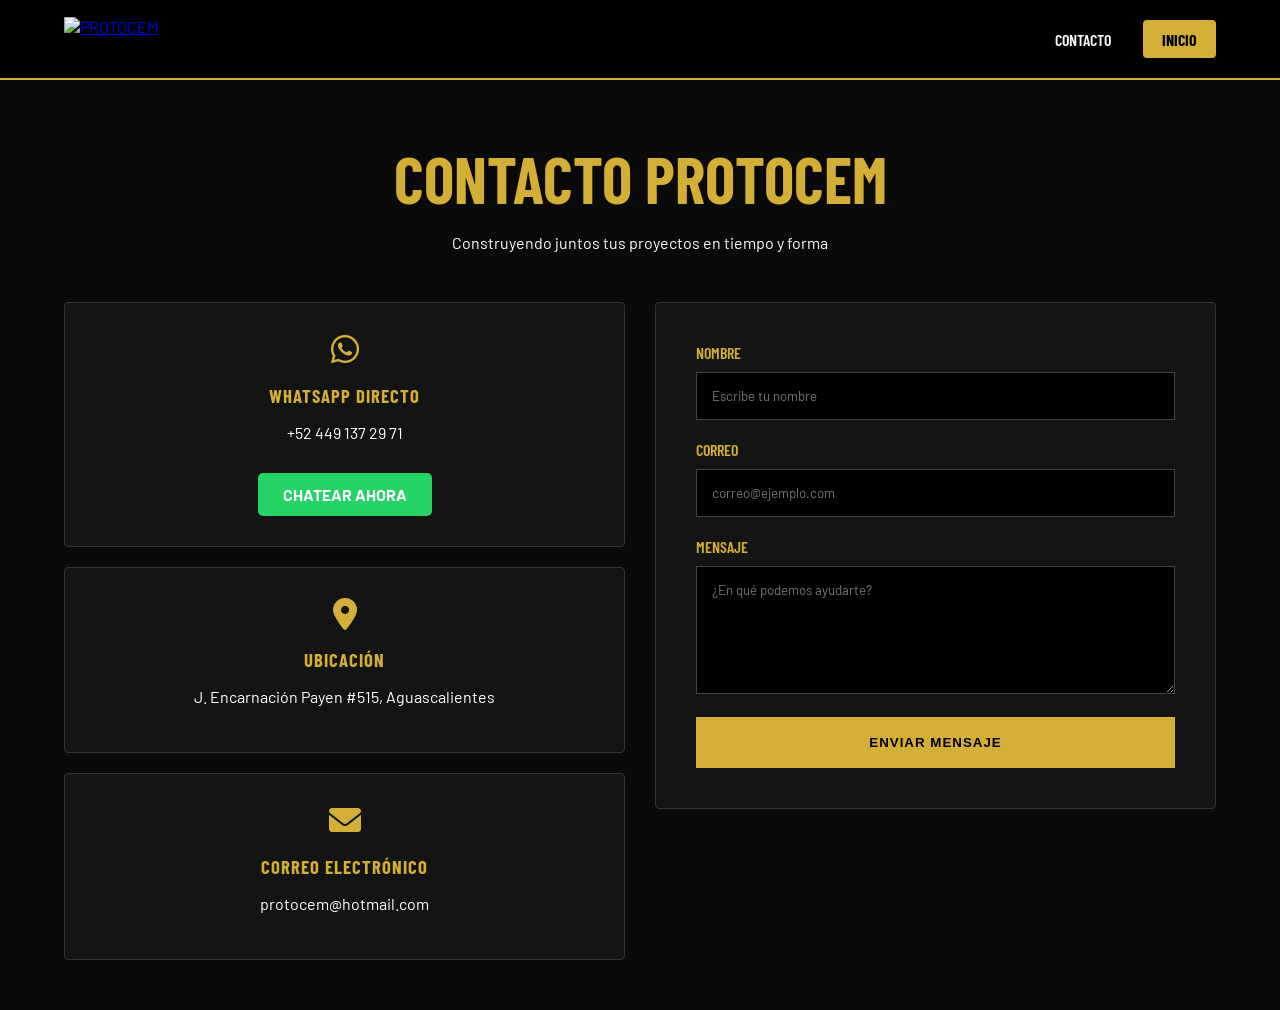
==== contacto.html @ 937fa1eb "Cambie toda la pagina, ya funciona todo (solo falta la imagen del logo) y ya es responsiva" ====
<!DOCTYPE html>
<html lang="es">
<head>
    <meta charset="UTF-8">
    <meta name="viewport" content="width=device-width, initial-scale=1.0">
    <title>Contacto | PROTOCEM</title>
    
    <link rel="preconnect" href="https://fonts.googleapis.com" />
    <link rel="preconnect" href="https://fonts.gstatic.com" crossorigin />
    <link href="https://fonts.googleapis.com/css2?family=Barlow+Condensed:wght@400;600;700;800&family=Barlow:ital,wght@0,400;0,500;0,600;1,400&display=swap" rel="stylesheet" />
    <link rel="stylesheet" href="https://cdnjs.cloudflare.com/ajax/libs/font-awesome/6.0.0/css/all.min.css">
    
    <style>
        /* --- VARIABLES --- */
        :root {
            --negro-fondo: #0a0a0a;
            --negro-tarjeta: #141414;
            --dorado: #d4af37;
            --blanco: #ffffff;
            --gris: #a0a0a0;
            --altura-menu: 80px;
        }

        /* --- BASE --- */
        body {
            background-color: var(--negro-fondo);
            color: var(--blanco);
            font-family: 'Barlow', sans-serif;
            margin: 0;
            overflow-x: hidden;
        }

        /* --- MENÚ DINÁMICO --- */
        .encabezado {
            background-color: rgba(0, 0, 0, 0.95);
            padding: 0 5%;
            height: var(--altura-menu);
            display: flex;
            justify-content: space-between;
            align-items: center;
            position: fixed;
            top: 0;
            width: 100%;
            z-index: 1000;
            box-sizing: border-box;
            border-bottom: 2px solid var(--dorado);
            transition: transform 0.4s ease-in-out;
        }

        .encabezado--hidden { transform: translateY(-100%); }

        .logo img { height: 45px; width: auto; display: block; }

        .navegacion { display: flex; gap: 2rem; align-items: center; }

        .navegacion a {
            color: var(--blanco);
            text-decoration: none;
            font-family: 'Barlow Condensed', sans-serif;
            text-transform: uppercase;
            font-weight: 600;
            transition: 0.3s;
        }

        .navegacion a:hover { color: var(--dorado); }

        .boton-nav {
            background-color: var(--dorado);
            color: black !important;
            padding: 0.6rem 1.2rem;
            border-radius: 4px;
            font-weight: 700 !important;
        }

        /* --- CONTENEDOR PRINCIPAL --- */
        .contacto-container {
            width: 90%;
            max-width: 1200px;
            margin: calc(var(--altura-menu) + 60px) auto 50px auto;
        }

        .header-contacto { text-align: center; margin-bottom: 50px; }

        .header-contacto h1 {
            font-family: 'Barlow Condensed', sans-serif;
            font-size: clamp(2.5rem, 6vw, 4rem);
            color: var(--dorado);
            margin: 0;
            text-transform: uppercase;
        }

        /* --- GRID RESPONSIVO --- */
        .grid-contacto {
            display: grid;
            grid-template-columns: repeat(auto-fit, minmax(320px, 1fr));
            gap: 30px;
            align-items: start;
        }

        /* --- CARDS E INFO --- */
        .info-panel { display: flex; flex-direction: column; gap: 20px; }

        .card {
            background: var(--negro-tarjeta);
            border: 1px solid #333;
            padding: 30px;
            text-align: center;
            transition: 0.3s;
            border-radius: 4px;
        }

        .card:hover { border-color: var(--dorado); }

        .card i { color: var(--dorado); font-size: 2rem; margin-bottom: 15px; display: block; }
        
        .card h3 { 
            font-family: 'Barlow Condensed', sans-serif; 
            color: var(--dorado); 
            margin-bottom: 10px;
            letter-spacing: 1px;
        }

        .btn-ws {
            background: #25D366;
            color: white;
            text-decoration: none;
            padding: 12px 25px;
            border-radius: 5px;
            display: inline-block;
            font-weight: bold;
            margin-top: 15px;
            transition: 0.3s;
        }

        .btn-ws:hover { background: #1ebe57; transform: scale(1.05); }

        /* --- FORMULARIO --- */
        .form-panel {
            background: var(--negro-tarjeta);
            padding: 40px;
            border: 1px solid #333;
            border-radius: 4px;
        }

        .form-group { margin-bottom: 20px; }
        .form-group label { display: block; margin-bottom: 10px; color: var(--dorado); font-weight: 600; font-family: 'Barlow Condensed', sans-serif; }
        
        .form-group input, .form-group textarea {
            width: 100%;
            padding: 15px;
            background: #000;
            border: 1px solid #444;
            color: white;
            font-family: inherit;
            box-sizing: border-box;
        }

        .form-group input:focus, .form-group textarea:focus { border-color: var(--dorado); outline: none; }

        .btn-enviar {
            background: var(--dorado);
            color: black;
            border: none;
            padding: 18px;
            width: 100%;
            font-weight: 800;
            text-transform: uppercase;
            cursor: pointer;
            letter-spacing: 1px;
            transition: 0.3s;
        }

        .btn-enviar:hover { background: #b8952d; }

        /* --- MÓVILES --- */
        @media (max-width: 600px) {
            .navegacion { gap: 1rem; }
            .navegacion a { font-size: 0.8rem; }
            .form-panel { padding: 25px; }
        }
    </style>
</head>
<body>

    <header class="encabezado" id="navbar">
        <a href="../index.html" class="logo">
            <img src="../img/brand.jpg" alt="PROTOCEM">
        </a>
        <nav class="navegacion">
            <a href="contacto.html">Contacto</a>
            <a href="../index.html" class="boton-nav">Inicio</a>
        </nav>
    </header>

    <div class="contacto-container">
        <header class="header-contacto">
            <h1>Contacto PROTOCEM</h1>
            <p>Construyendo juntos tus proyectos en tiempo y forma</p>
        </header>

        <div class="grid-contacto">
            <div class="info-panel">
                <div class="card">
                    <i class="fab fa-whatsapp"></i>
                    <h3>WHATSAPP DIRECTO</h3>
                    <p>+52 449 137 29 71</p>
                    <a href="https://wa.me/524491372971" class="btn-ws" target="_blank">CHATEAR AHORA</a>
                </div>

                <div class="card">
                    <i class="fas fa-location-dot"></i>
                    <h3>UBICACIÓN</h3>
                    <p>J. Encarnación Payen #515, Aguascalientes</p>
                </div>

                <div class="card">
                    <i class="fas fa-envelope"></i>
                    <h3>CORREO ELECTRÓNICO</h3>
                    <p>protocem@hotmail.com</p>
                </div>
            </div>

            <div class="form-panel">
                <form id="contactForm">
                    <div class="form-group">
                        <label>NOMBRE</label>
                        <input type="text" id="name" placeholder="Escribe tu nombre" required>
                    </div>
                    <div class="form-group">
                        <label>CORREO</label>
                        <input type="email" id="email" placeholder="correo@ejemplo.com" required>
                    </div>
                    <div class="form-group">
                        <label>MENSAJE</label>
                        <textarea id="message" rows="6" placeholder="¿En qué podemos ayudarte?" required></textarea>
                    </div>
                    <button type="button" class="btn-enviar" onclick="enviarViaMailto()">ENVIAR MENSAJE</button>
                </form>
            </div>
        </div>
    </div>

    <script>
        /* --- LÓGICA DEL MENÚ DINÁMICO --- */
        let lastScrollY = window.scrollY;
        const navbar = document.getElementById('navbar');

        window.addEventListener('scroll', () => {
            if (window.scrollY > lastScrollY && window.scrollY > 100) {
                navbar.classList.add('encabezado--hidden');
            } else {
                navbar.classList.remove('encabezado--hidden');
            }
            lastScrollY = window.scrollY;
        });

        /* --- LÓGICA DE ENVÍO POR MAILTO --- */
        function enviarViaMailto() {
            const nombre = document.getElementById('name').value;
            const correo = document.getElementById('email').value;
            const mensaje = document.getElementById('message').value;
            
            if(!nombre || !correo || !mensaje) {
                alert("Por favor, rellena todos los campos.");
                return;
            }

            const miCorreo = "tresmate9@gmail.com";
            const asunto = encodeURIComponent("Consulta Web PROTOCEM - " + nombre);
            const cuerpo = encodeURIComponent(`Nombre: ${nombre}\nCorreo: ${correo}\n\nMensaje:\n${mensaje}`);
            
            window.location.href = `mailto:${miCorreo}?subject=${asunto}&body=${cuerpo}`;
        }
    </script>

</body>
</html>
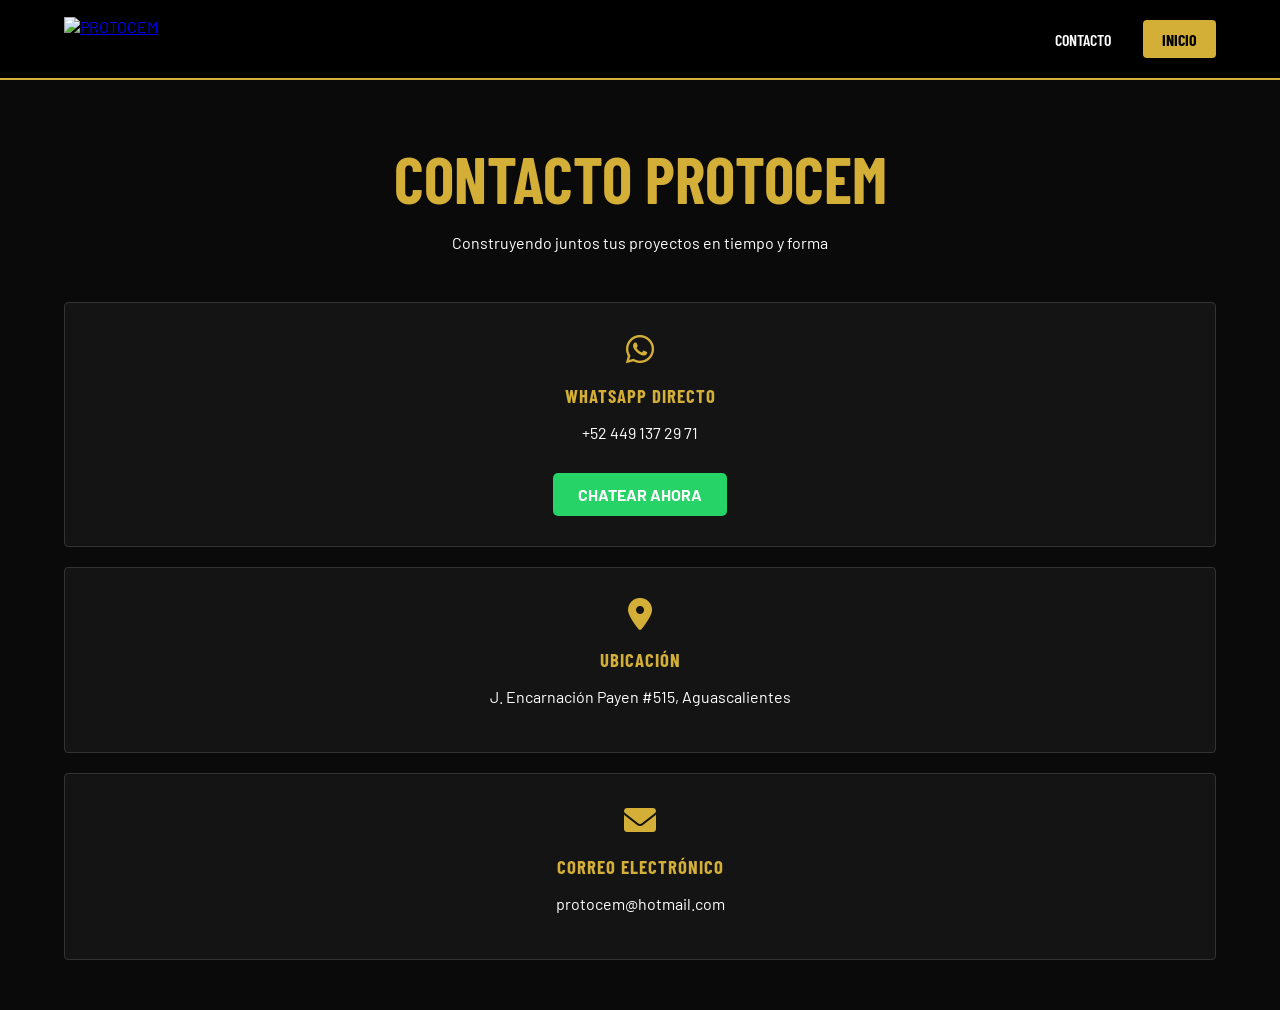
==== commit 889f8b02: "Eliminar formulario de envio de correo" ====
--- a/contacto.html
+++ b/contacto.html
@@ -188,7 +188,7 @@
         </a>
         <nav class="navegacion">
             <a href="contacto.html">Contacto</a>
-            <a href="../index.html" class="boton-nav">Inicio</a>
+            <a href="index.html" class="boton-nav">Inicio</a>
         </nav>
     </header>
 
@@ -219,24 +219,6 @@
                     <p>protocem@hotmail.com</p>
                 </div>
             </div>
-
-            <div class="form-panel">
-                <form id="contactForm">
-                    <div class="form-group">
-                        <label>NOMBRE</label>
-                        <input type="text" id="name" placeholder="Escribe tu nombre" required>
-                    </div>
-                    <div class="form-group">
-                        <label>CORREO</label>
-                        <input type="email" id="email" placeholder="correo@ejemplo.com" required>
-                    </div>
-                    <div class="form-group">
-                        <label>MENSAJE</label>
-                        <textarea id="message" rows="6" placeholder="¿En qué podemos ayudarte?" required></textarea>
-                    </div>
-                    <button type="button" class="btn-enviar" onclick="enviarViaMailto()">ENVIAR MENSAJE</button>
-                </form>
-            </div>
         </div>
     </div>
 
@@ -253,24 +235,6 @@
             }
             lastScrollY = window.scrollY;
         });
-
-        /* --- LÓGICA DE ENVÍO POR MAILTO --- */
-        function enviarViaMailto() {
-            const nombre = document.getElementById('name').value;
-            const correo = document.getElementById('email').value;
-            const mensaje = document.getElementById('message').value;
-            
-            if(!nombre || !correo || !mensaje) {
-                alert("Por favor, rellena todos los campos.");
-                return;
-            }
-
-            const miCorreo = "tresmate9@gmail.com";
-            const asunto = encodeURIComponent("Consulta Web PROTOCEM - " + nombre);
-            const cuerpo = encodeURIComponent(`Nombre: ${nombre}\nCorreo: ${correo}\n\nMensaje:\n${mensaje}`);
-            
-            window.location.href = `mailto:${miCorreo}?subject=${asunto}&body=${cuerpo}`;
-        }
     </script>
 
 </body>
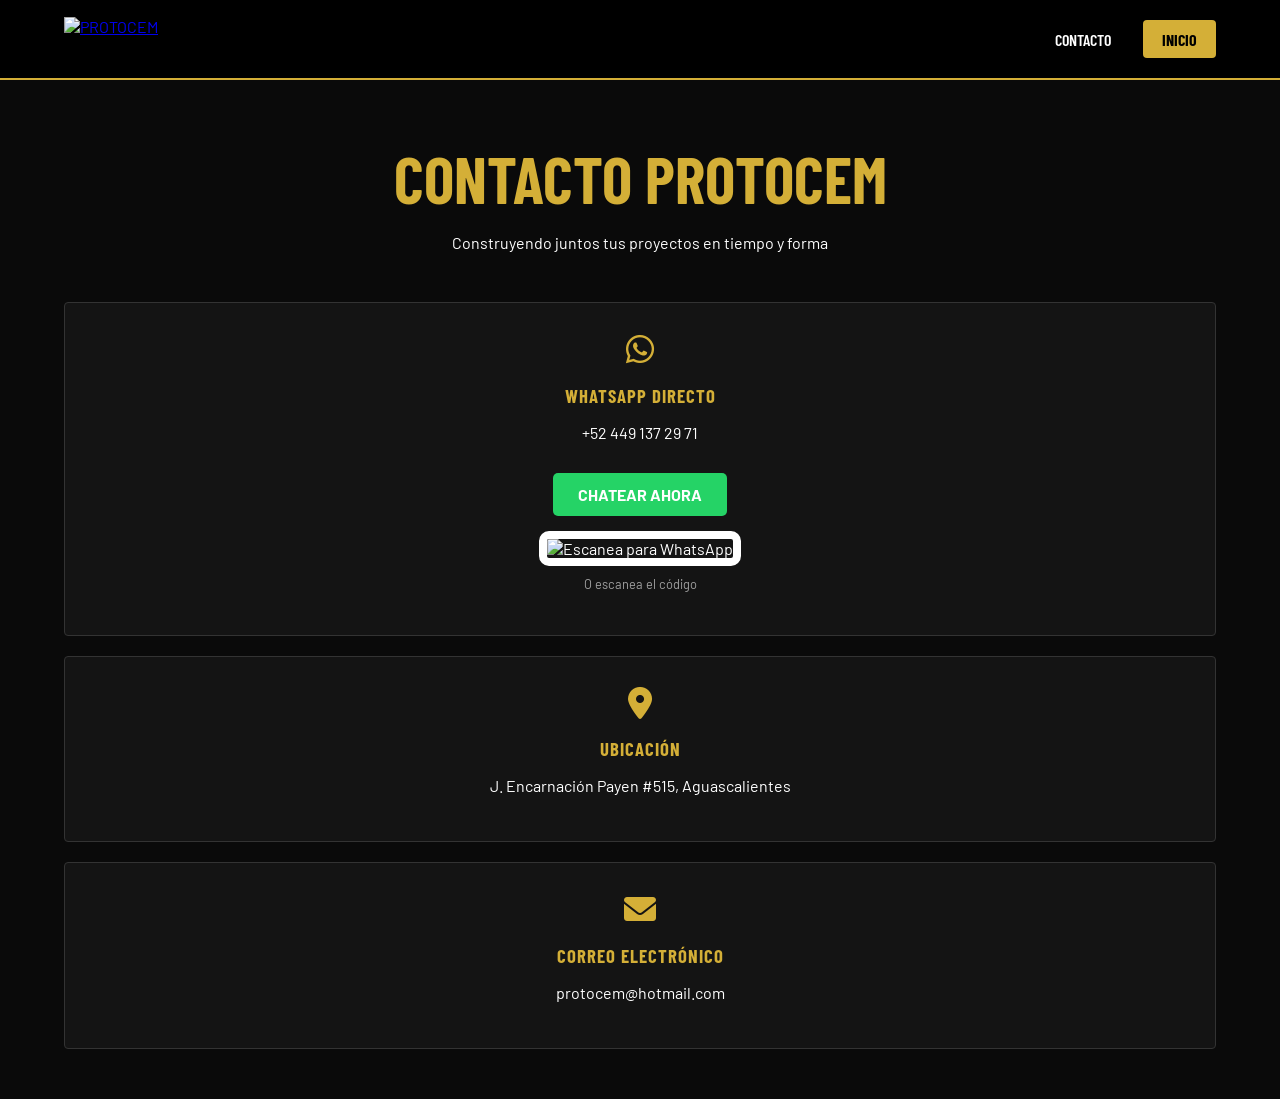
==== commit 79bcff0a: "Restaurar código QR" ====
--- a/contacto.html
+++ b/contacto.html
@@ -132,6 +132,13 @@
             transition: 0.3s;
         }
 
+        .qr-section img {
+            border: 8px solid white;
+            border-radius: 10px;
+            width: 180px;
+            margin-top: 15px;
+        }
+
         .btn-ws:hover { background: #1ebe57; transform: scale(1.05); }
 
         /* --- FORMULARIO --- */
@@ -204,9 +211,14 @@
                     <i class="fab fa-whatsapp"></i>
                     <h3>WHATSAPP DIRECTO</h3>
                     <p>+52 449 137 29 71</p>
-                    <a href="https://wa.me/524491372971" class="btn-ws" target="_blank">CHATEAR AHORA</a>
+                    <a href="https://wa.me/524491372971" class="btn-ws" target="_blank">CHATEAR AHORA</a> 
+                    
+                    <div class="qr-section">
+                        <img src="https://api.qrserver.com/v1/create-qr-code/?size=180x180&data=https://wa.me/524491372971" alt="Escanea para WhatsApp">
+                        <p style="font-size: 0.8rem; color: var(--gris); margin-top: 10px;">O escanea el código</p>
+                    </div>
                 </div>
-
+    
                 <div class="card">
                     <i class="fas fa-location-dot"></i>
                     <h3>UBICACIÓN</h3>
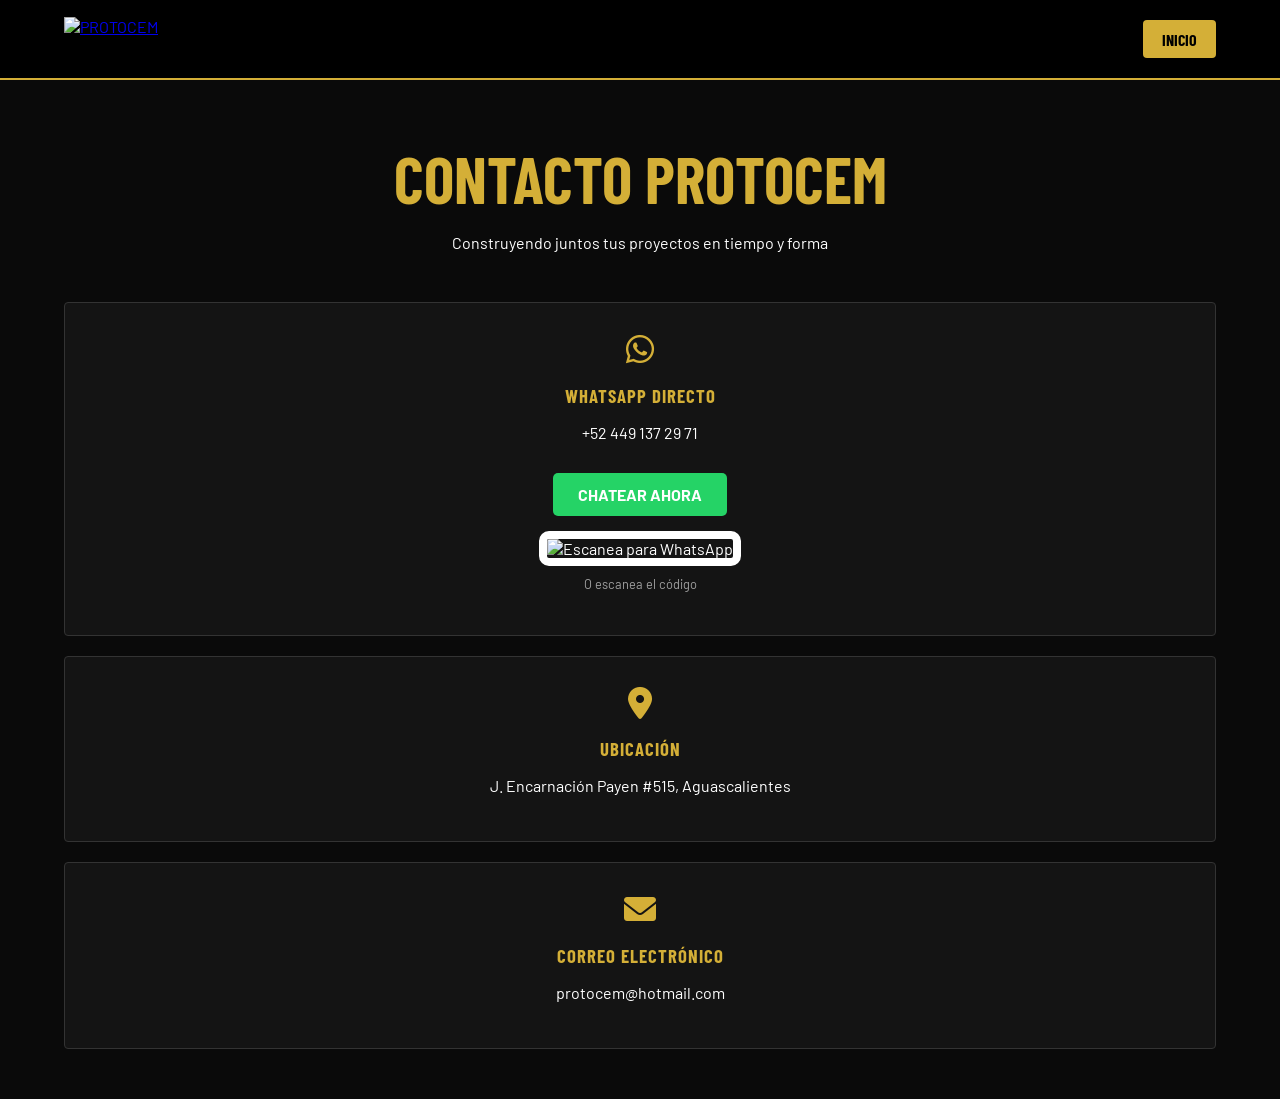
==== commit 4dc1cb8c: "Eliminar botón de contacto redundante" ====
--- a/contacto.html
+++ b/contacto.html
@@ -194,7 +194,6 @@
             <img src="../img/brand.jpg" alt="PROTOCEM">
         </a>
         <nav class="navegacion">
-            <a href="contacto.html">Contacto</a>
             <a href="index.html" class="boton-nav">Inicio</a>
         </nav>
     </header>
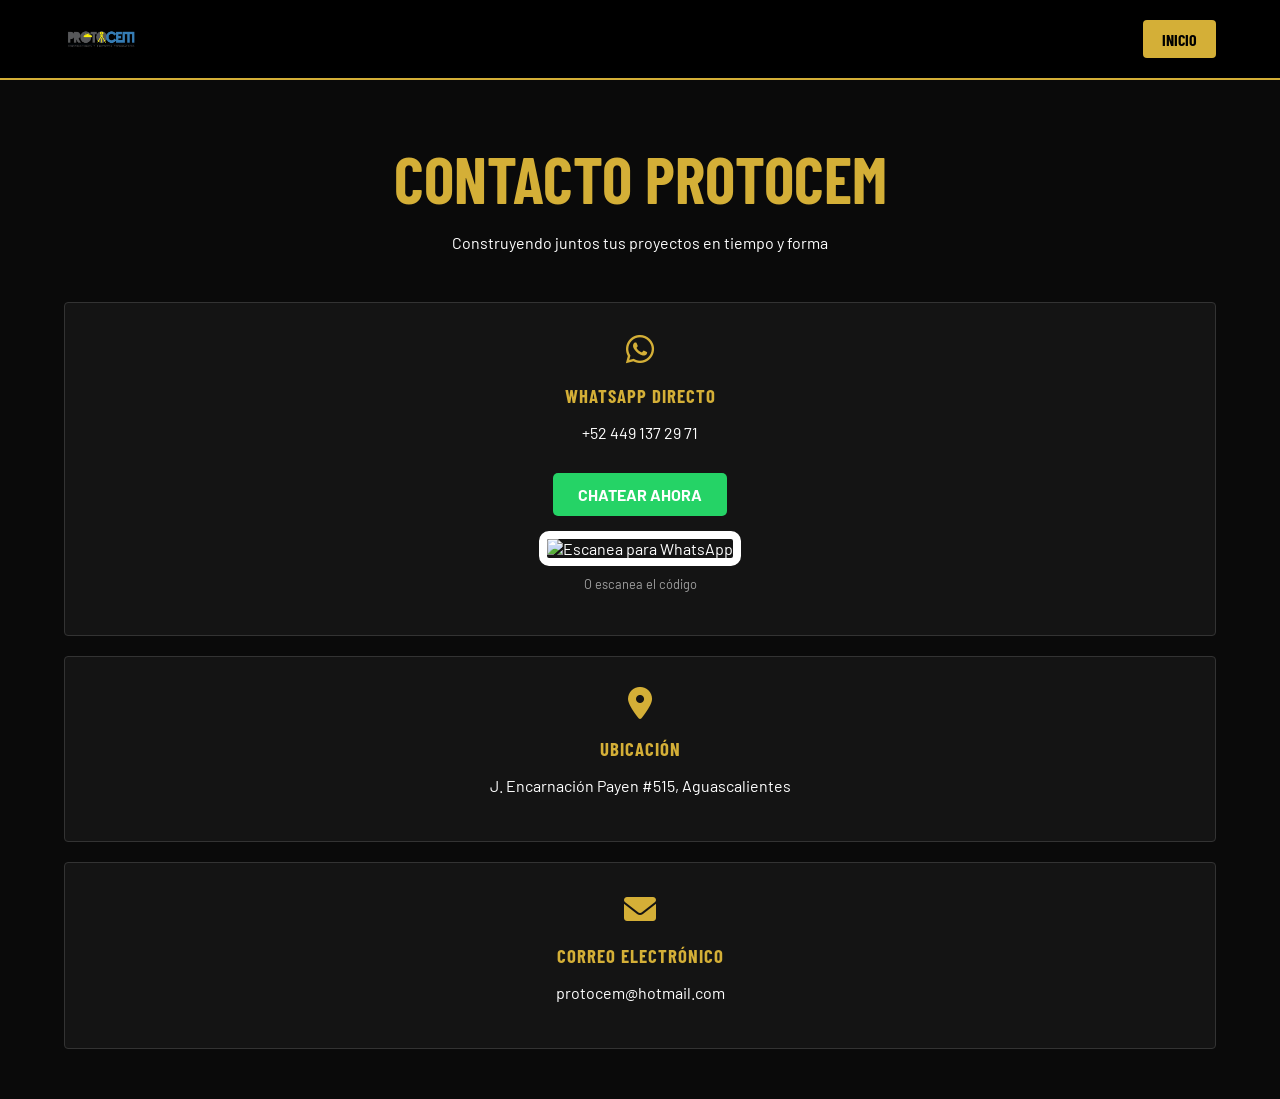
==== commit a303c433: "Corregir más links y agregar logo" ====
--- a/contacto.html
+++ b/contacto.html
@@ -190,8 +190,8 @@
 <body>
 
     <header class="encabezado" id="navbar">
-        <a href="../index.html" class="logo">
-            <img src="../img/brand.jpg" alt="PROTOCEM">
+        <a href="index.html" class="logo">
+            <img src="img/brand.png" alt="PROTOCEM">
         </a>
         <nav class="navegacion">
             <a href="index.html" class="boton-nav">Inicio</a>
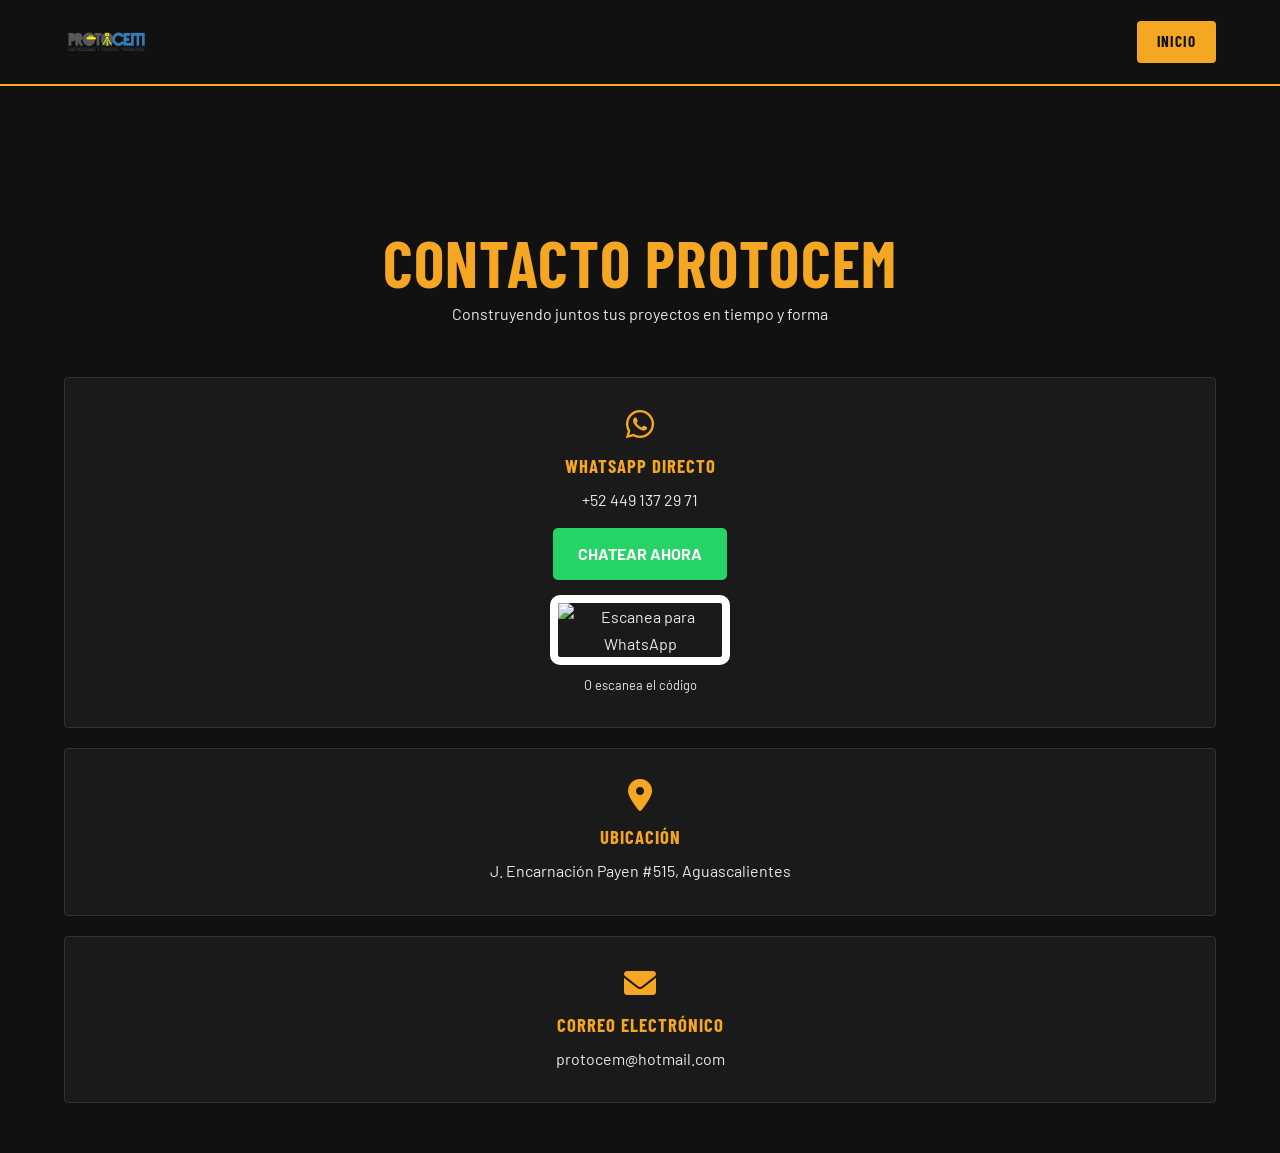
==== commit 4ee8f650: "Unificar estilos y javascript para que la pagina sea modular" ====
--- a/contacto.html
+++ b/contacto.html
@@ -9,183 +9,8 @@
     <link rel="preconnect" href="https://fonts.gstatic.com" crossorigin />
     <link href="https://fonts.googleapis.com/css2?family=Barlow+Condensed:wght@400;600;700;800&family=Barlow:ital,wght@0,400;0,500;0,600;1,400&display=swap" rel="stylesheet" />
     <link rel="stylesheet" href="https://cdnjs.cloudflare.com/ajax/libs/font-awesome/6.0.0/css/all.min.css">
-    
-    <style>
-        /* --- VARIABLES --- */
-        :root {
-            --negro-fondo: #0a0a0a;
-            --negro-tarjeta: #141414;
-            --dorado: #d4af37;
-            --blanco: #ffffff;
-            --gris: #a0a0a0;
-            --altura-menu: 80px;
-        }
-
-        /* --- BASE --- */
-        body {
-            background-color: var(--negro-fondo);
-            color: var(--blanco);
-            font-family: 'Barlow', sans-serif;
-            margin: 0;
-            overflow-x: hidden;
-        }
-
-        /* --- MENÚ DINÁMICO --- */
-        .encabezado {
-            background-color: rgba(0, 0, 0, 0.95);
-            padding: 0 5%;
-            height: var(--altura-menu);
-            display: flex;
-            justify-content: space-between;
-            align-items: center;
-            position: fixed;
-            top: 0;
-            width: 100%;
-            z-index: 1000;
-            box-sizing: border-box;
-            border-bottom: 2px solid var(--dorado);
-            transition: transform 0.4s ease-in-out;
-        }
-
-        .encabezado--hidden { transform: translateY(-100%); }
-
-        .logo img { height: 45px; width: auto; display: block; }
-
-        .navegacion { display: flex; gap: 2rem; align-items: center; }
-
-        .navegacion a {
-            color: var(--blanco);
-            text-decoration: none;
-            font-family: 'Barlow Condensed', sans-serif;
-            text-transform: uppercase;
-            font-weight: 600;
-            transition: 0.3s;
-        }
-
-        .navegacion a:hover { color: var(--dorado); }
-
-        .boton-nav {
-            background-color: var(--dorado);
-            color: black !important;
-            padding: 0.6rem 1.2rem;
-            border-radius: 4px;
-            font-weight: 700 !important;
-        }
-
-        /* --- CONTENEDOR PRINCIPAL --- */
-        .contacto-container {
-            width: 90%;
-            max-width: 1200px;
-            margin: calc(var(--altura-menu) + 60px) auto 50px auto;
-        }
-
-        .header-contacto { text-align: center; margin-bottom: 50px; }
-
-        .header-contacto h1 {
-            font-family: 'Barlow Condensed', sans-serif;
-            font-size: clamp(2.5rem, 6vw, 4rem);
-            color: var(--dorado);
-            margin: 0;
-            text-transform: uppercase;
-        }
-
-        /* --- GRID RESPONSIVO --- */
-        .grid-contacto {
-            display: grid;
-            grid-template-columns: repeat(auto-fit, minmax(320px, 1fr));
-            gap: 30px;
-            align-items: start;
-        }
-
-        /* --- CARDS E INFO --- */
-        .info-panel { display: flex; flex-direction: column; gap: 20px; }
-
-        .card {
-            background: var(--negro-tarjeta);
-            border: 1px solid #333;
-            padding: 30px;
-            text-align: center;
-            transition: 0.3s;
-            border-radius: 4px;
-        }
-
-        .card:hover { border-color: var(--dorado); }
-
-        .card i { color: var(--dorado); font-size: 2rem; margin-bottom: 15px; display: block; }
-        
-        .card h3 { 
-            font-family: 'Barlow Condensed', sans-serif; 
-            color: var(--dorado); 
-            margin-bottom: 10px;
-            letter-spacing: 1px;
-        }
-
-        .btn-ws {
-            background: #25D366;
-            color: white;
-            text-decoration: none;
-            padding: 12px 25px;
-            border-radius: 5px;
-            display: inline-block;
-            font-weight: bold;
-            margin-top: 15px;
-            transition: 0.3s;
-        }
-
-        .qr-section img {
-            border: 8px solid white;
-            border-radius: 10px;
-            width: 180px;
-            margin-top: 15px;
-        }
-
-        .btn-ws:hover { background: #1ebe57; transform: scale(1.05); }
-
-        /* --- FORMULARIO --- */
-        .form-panel {
-            background: var(--negro-tarjeta);
-            padding: 40px;
-            border: 1px solid #333;
-            border-radius: 4px;
-        }
-
-        .form-group { margin-bottom: 20px; }
-        .form-group label { display: block; margin-bottom: 10px; color: var(--dorado); font-weight: 600; font-family: 'Barlow Condensed', sans-serif; }
-        
-        .form-group input, .form-group textarea {
-            width: 100%;
-            padding: 15px;
-            background: #000;
-            border: 1px solid #444;
-            color: white;
-            font-family: inherit;
-            box-sizing: border-box;
-        }
-
-        .form-group input:focus, .form-group textarea:focus { border-color: var(--dorado); outline: none; }
-
-        .btn-enviar {
-            background: var(--dorado);
-            color: black;
-            border: none;
-            padding: 18px;
-            width: 100%;
-            font-weight: 800;
-            text-transform: uppercase;
-            cursor: pointer;
-            letter-spacing: 1px;
-            transition: 0.3s;
-        }
-
-        .btn-enviar:hover { background: #b8952d; }
-
-        /* --- MÓVILES --- */
-        @media (max-width: 600px) {
-            .navegacion { gap: 1rem; }
-            .navegacion a { font-size: 0.8rem; }
-            .form-panel { padding: 25px; }
-        }
-    </style>
+    <link rel="stylesheet" href="estilos.css">
+    <script src="script.js" defer></script>
 </head>
 <body>
 
@@ -232,21 +57,5 @@
             </div>
         </div>
     </div>
-
-    <script>
-        /* --- LÓGICA DEL MENÚ DINÁMICO --- */
-        let lastScrollY = window.scrollY;
-        const navbar = document.getElementById('navbar');
-
-        window.addEventListener('scroll', () => {
-            if (window.scrollY > lastScrollY && window.scrollY > 100) {
-                navbar.classList.add('encabezado--hidden');
-            } else {
-                navbar.classList.remove('encabezado--hidden');
-            }
-            lastScrollY = window.scrollY;
-        });
-    </script>
-
 </body>
 </html>
--- a/estilos.css
+++ b/estilos.css
@@ -0,0 +1,813 @@
+/* ============================================================
+   ESTILOS PRINCIPALES — PROTOCEM
+   Empresa: Proyectos Topográficos y Construcciones
+   Estética: Industrial refinado — oscuro, sólido, profesional
+   Fuentes: Barlow Condensed (títulos) + Barlow (texto)
+   ============================================================ */
+
+
+/* ---- VARIABLES ---- */
+:root {
+  --amarillo:    #f5a623;       /* Amarillo construcción — color acento */
+  --oscuro:      #111111;       /* Negro casi puro — fondo principal    */
+  --oscuro-2:    #1a1a1a;       /* Negro ligeramente más claro          */
+  --gris-oscuro: #2a2a2a;       /* Gris oscuro — bordes y cards         */
+  --gris-medio:  #555555;       /* Gris medio — texto secundario        */
+  --gris-claro:  #f0f0f0;       /* Gris muy claro — fondos de sección   */
+  --blanco:      #ffffff;
+  --texto:       #e8e8e8;       /* Texto claro sobre fondos oscuros     */
+
+  --fuente-titulo: 'Barlow Condensed', sans-serif;
+  --fuente-texto:  'Barlow', sans-serif;
+}
+
+
+/* ---- RESET ---- */
+*, *::before, *::after {
+  box-sizing: border-box;
+  margin: 0;
+  padding: 0;
+}
+
+html { scroll-behavior: smooth; }
+
+body {
+  font-family: var(--fuente-texto);
+  font-size: 1rem;
+  color: var(--texto);
+  background-color: var(--oscuro);
+  line-height: 1.7;
+}
+
+img {
+  max-width: 100%;
+  height: auto;
+  display: block;
+}
+
+a {
+  text-decoration: none;
+  color: inherit;
+}
+
+h1, h2, h3, h4 {
+  font-family: var(--fuente-titulo);  /* Requerimiento: tipo de letra */
+  font-weight: 700;                   /* Requerimiento: negritas */
+  line-height: 1.15;
+  letter-spacing: 0.02em;
+}
+
+ul { list-style: none; }
+
+
+/* ---- CLASES DE UTILIDAD — Requerimientos escolares ---- */
+
+/* Alineaciones */
+.centrado     { text-align: center; }
+.a-derecha    { text-align: right; }
+.justificado  { text-align: justify; }
+
+/* Colores de texto */
+.texto-blanco  { color: var(--blanco); }
+.texto-amarillo { color: var(--amarillo); }
+.texto-gris    { color: var(--gris-medio); }
+.texto-suave   { color: var(--gris-medio); font-size: 0.9rem; }
+
+/* Fondos */
+.fondo-oscuro  { background-color: var(--oscuro-2); }
+.fondo-claro   { background-color: var(--gris-claro); color: var(--oscuro); }
+
+
+/* ---- ENCABEZADO ---- */
+.encabezado {
+  display: flex;
+  align-items: center;
+  justify-content: space-between;
+  padding: 1rem 5%;
+  background-color: var(--oscuro);
+  border-bottom: 2px solid var(--amarillo);
+  position: sticky;
+  top: 0;
+  z-index: 100;
+  transition: transform 0.4s ease-in-out;
+}
+
+.logo img {
+  height: 52px;
+  width: auto;
+}
+
+.navegacion {
+  display: flex;
+  align-items: center;
+  gap: 1.75rem;
+}
+
+.navegacion a {
+  font-family: var(--fuente-titulo);
+  font-size: 0.95rem;
+  font-weight: 600;
+  color: var(--texto);
+  text-transform: uppercase;
+  letter-spacing: 0.06em;
+  transition: color 0.2s;
+}
+
+.navegacion a:hover { color: var(--amarillo); }
+
+.boton-nav {
+  background-color: var(--amarillo);
+  color: var(--oscuro) !important;
+  padding: 0.5rem 1.25rem;
+  border-radius: 4px;
+  font-weight: 700 !important;
+  transition: opacity 0.2s !important;
+}
+
+.boton-nav:hover {
+  opacity: 0.85;
+  color: var(--oscuro) !important;
+}
+
+
+/* ---- HERO ---- */
+.hero {
+  min-height: 92vh;
+  display: flex;
+  flex-direction: column;
+  align-items: center;
+  justify-content: center;
+  text-align: center;
+  padding: 4rem 5%;
+  position: relative;
+
+  /* Requerimiento: fondo de imagen */
+  background-image: url('img/banner.jpg');
+  background-size: cover;
+  background-position: center;
+  background-attachment: fixed;
+}
+
+/* Capa oscura sobre el fondo para legibilidad */
+.hero::before {
+  content: '';
+  position: absolute;
+  inset: 0;
+  background: linear-gradient(to bottom, rgba(0,0,0,0.7) 0%, rgba(0,0,0,0.5) 100%);
+}
+
+.hero-contenido {
+  position: relative;
+  max-width: 800px;
+}
+
+.hero-subtitulo {
+  font-family: var(--fuente-titulo);
+  font-size: 1rem;          /* Requerimiento: tamaño de letra */
+  font-weight: 600;
+  color: var(--amarillo);   /* Requerimiento: color de letra */
+  text-transform: uppercase;
+  letter-spacing: 0.2em;
+  margin-bottom: 1rem;
+}
+
+.hero h1 {
+  font-size: 6rem;           /* Requerimiento: tamaño de letra */
+  color: var(--blanco);      /* Requerimiento: color de letra */
+  font-weight: 800;
+  text-transform: uppercase;
+  letter-spacing: 0.1em;
+  line-height: 1;
+  margin-bottom: 0.5rem;
+}
+
+.hero-descripcion {
+  font-size: 1.4rem;
+  color: var(--texto);
+  text-transform: uppercase;
+  letter-spacing: 0.15em;
+  margin-bottom: 0.5rem;
+}
+
+.hero-slogan {
+  font-size: 1.1rem;
+  color: var(--amarillo);   /* Requerimiento: color de letra */
+  margin-bottom: 2.5rem;
+}
+
+.hero-botones {
+  display: flex;
+  justify-content: center;
+  gap: 1rem;
+  flex-wrap: wrap;
+}
+
+.hero-scroll {
+  position: absolute;
+  bottom: 2rem;
+  font-size: 1.5rem;
+  color: var(--amarillo);
+  animation: bajar 1.5s ease-in-out infinite;
+}
+
+@keyframes bajar {
+  0%, 100% { transform: translateY(0); }
+  50%       { transform: translateY(8px); }
+}
+
+
+/* ---- BOTONES ---- */
+.boton {
+  display: inline-block;
+  background-color: var(--amarillo);
+  color: var(--oscuro);
+  font-family: var(--fuente-titulo);
+  font-size: 1rem;
+  font-weight: 700;
+  text-transform: uppercase;
+  letter-spacing: 0.08em;
+  padding: 0.85rem 2.25rem;
+  border-radius: 4px;
+  transition: opacity 0.2s;
+}
+
+.boton:hover { opacity: 0.85; }
+
+.boton-borde {
+  display: inline-block;
+  background-color: transparent;
+  color: var(--blanco);
+  font-family: var(--fuente-titulo);
+  font-size: 1rem;
+  font-weight: 700;
+  text-transform: uppercase;
+  letter-spacing: 0.08em;
+  padding: 0.85rem 2.25rem;
+  border-radius: 4px;
+  border: 2px solid var(--blanco);
+  transition: background-color 0.2s, color 0.2s;
+}
+
+.boton-borde:hover {
+  background-color: var(--blanco);
+  color: var(--oscuro);
+}
+
+
+/* ---- CIFRAS DESTACADAS ---- */
+.cifras {
+  display: grid;
+  grid-template-columns: repeat(4, 1fr);
+  background-color: var(--amarillo);
+}
+
+.cifra {
+  padding: 2rem 1rem;
+  text-align: center;
+  border-right: 1px solid rgba(0,0,0,0.15);
+  display: flex;
+  flex-direction: column;
+  gap: 0.25rem;
+}
+
+.cifra:last-child { border-right: none; }
+
+.cifra-numero {
+  font-family: var(--fuente-titulo);
+  font-size: 2.8rem;         /* Requerimiento: tamaño de letra */
+  font-weight: 800;
+  color: var(--oscuro);
+  line-height: 1;
+}
+
+.cifra-texto {
+  font-size: 0.85rem;
+  font-weight: 600;
+  color: var(--oscuro);
+  text-transform: uppercase;
+  letter-spacing: 0.05em;
+}
+
+
+/* ---- SECCIONES GENERALES ---- */
+.seccion {
+  padding: 6rem 5%;
+  background-color: var(--oscuro);
+}
+
+.seccion-encabezado {
+  margin-bottom: 3rem;
+}
+
+.seccion-encabezado h2 {
+  font-size: 3rem;          /* Requerimiento: tamaño de letra */
+  color: var(--blanco);
+  text-transform: uppercase;
+}
+
+.etiqueta {
+  display: inline-block;
+  font-family: var(--fuente-titulo);
+  font-size: 0.8rem;
+  font-weight: 600;
+  color: var(--amarillo);   /* Requerimiento: color de letra */
+  text-transform: uppercase;
+  letter-spacing: 0.2em;
+  margin-bottom: 0.5rem;
+}
+
+
+/* ---- QUIÉNES SOMOS ---- */
+.dos-columnas {
+  display: grid;
+  grid-template-columns: 1fr 1fr;
+  gap: 4rem;
+  align-items: start;
+}
+
+.columna-texto p {
+  color: var(--texto);
+  margin-bottom: 1.25rem;
+  text-align: justify;    /* Requerimiento: alineación de texto */
+}
+
+.datos-empresa {
+  margin-top: 2rem;
+  padding: 1.5rem;
+  border-left: 3px solid var(--amarillo);
+  background-color: var(--oscuro-2);
+  border-radius: 0 4px 4px 0;
+}
+
+.datos-empresa p {
+  font-size: 0.9rem;
+  color: var(--texto);
+  margin-bottom: 0.4rem !important;
+}
+
+.imagen-principal {
+  width: 100%;
+  border-radius: 4px;
+  margin-bottom: 1rem;
+}
+
+.imagenes-secundarias {
+  display: grid;
+  grid-template-columns: 1fr 1fr;
+  gap: 1rem;
+}
+
+.imagenes-secundarias img {
+  width: 100%;
+  height: 160px;
+  object-fit: cover;
+  border-radius: 4px;
+}
+
+
+/* ---- SERVICIOS ---- */
+.servicios-grid {
+  display: grid;
+  grid-template-columns: repeat(auto-fit, minmax(240px, 1fr));
+  gap: 1.5rem;
+}
+
+.tarjeta-servicio {
+  background-color: var(--gris-oscuro);
+  border-radius: 4px;
+  overflow: hidden;
+  border-bottom: 3px solid transparent;
+  transition: border-color 0.2s, transform 0.2s;
+}
+
+.tarjeta-servicio:hover {
+  border-color: var(--amarillo);
+  transform: translateY(-4px);
+}
+
+.tarjeta-servicio img {
+  width: 100%;
+  height: 180px;
+  object-fit: cover;
+}
+
+.tarjeta-icono {
+  height: 100px;
+  display: flex;
+  align-items: center;
+  justify-content: center;
+  font-size: 2.5rem;
+  background-color: var(--oscuro);
+}
+
+.tarjeta-servicio h3 {
+  font-size: 1.2rem;
+  color: var(--amarillo);    /* Requerimiento: color de letra */
+  padding: 1rem 1rem 0.4rem;
+  text-transform: uppercase;
+}
+
+.tarjeta-servicio p {
+  font-size: 0.88rem;
+  color: var(--gris-medio);
+  padding: 0 1rem 1.25rem;
+  line-height: 1.5;
+}
+
+
+/* ---- PROYECTOS ---- */
+.proyectos-grid {
+  display: grid;
+  grid-template-columns: repeat(auto-fit, minmax(320px, 1fr));
+  gap: 1.5rem;
+  margin-bottom: 4rem;
+}
+
+.tarjeta-proyecto {
+  background-color: var(--oscuro-2);
+  border-radius: 4px;
+  overflow: hidden;
+  border: 1px solid var(--gris-oscuro);
+  transition: border-color 0.2s;
+}
+
+.tarjeta-proyecto:hover { border-color: var(--amarillo); }
+
+.tarjeta-proyecto img {
+  width: 100%;
+  height: 200px;
+  object-fit: cover;
+}
+
+/* Placeholder para imágenes del Word que aún no están */
+.proyecto-sin-imagen {
+  width: 100%;
+  height: 200px;
+  background-color: var(--gris-oscuro);
+  display: flex;
+  align-items: center;
+  justify-content: center;
+  color: var(--gris-medio);
+  font-size: 0.8rem;
+  text-align: center;
+  padding: 1rem;
+  font-style: italic;
+  border-bottom: 1px dashed var(--gris-oscuro);
+}
+
+.proyecto-info {
+  padding: 1.25rem 1.5rem 1.5rem;
+}
+
+.proyecto-anio {
+  display: inline-block;
+  background-color: var(--amarillo);
+  color: var(--oscuro);
+  font-family: var(--fuente-titulo);
+  font-size: 0.75rem;
+  font-weight: 700;
+  padding: 0.2rem 0.6rem;
+  border-radius: 2px;
+  margin-bottom: 0.6rem;
+  letter-spacing: 0.05em;
+}
+
+.proyecto-info h3 {
+  font-size: 1.25rem;
+  color: var(--blanco);
+  text-transform: uppercase;
+  margin-bottom: 0.5rem;
+}
+
+.proyecto-cliente {
+  font-size: 0.88rem;
+  color: var(--gris-medio);
+  margin-bottom: 0.4rem;
+}
+
+.proyecto-monto {
+  font-family: var(--fuente-titulo);
+  font-size: 1.4rem;        /* Requerimiento: tamaño de letra */
+  font-weight: 700;
+  color: var(--amarillo);   /* Requerimiento: color de letra */
+  margin-bottom: 0.6rem;
+}
+
+.proyecto-info p {
+  font-size: 0.88rem;
+  color: var(--texto);
+  margin-bottom: 0.4rem;
+  line-height: 1.5;
+}
+
+
+/* ---- GALERÍA DE OBRAS ---- */
+.galeria-obras {
+  margin-top: 2rem;
+}
+
+.galeria-obras h3 {
+  font-size: 1.8rem;
+  color: var(--blanco);
+  text-transform: uppercase;
+  margin-bottom: 1.5rem;
+}
+
+.galeria-grid {
+  display: grid;
+  grid-template-columns: repeat(auto-fill, minmax(220px, 1fr));
+  gap: 0.75rem;
+}
+
+.galeria-grid img {
+  width: 100%;
+  height: 180px;
+  object-fit: cover;
+  border-radius: 4px;
+  transition: opacity 0.2s, transform 0.2s;
+}
+
+.galeria-grid img:hover {
+  opacity: 0.8;
+  transform: scale(1.02);
+}
+
+
+/* ---- CLIENTES ---- */
+.clientes-grid {
+  display: grid;
+  grid-template-columns: repeat(auto-fill, minmax(180px, 1fr));
+  gap: 1rem;
+}
+
+.cliente-item {
+  background-color: var(--gris-oscuro);
+  border: 1px solid #333;
+  border-radius: 4px;
+  padding: 1.5rem 1rem;
+  text-align: center;
+  transition: border-color 0.2s;
+}
+
+.cliente-item:hover { border-color: var(--amarillo); }
+
+.cliente-item p {
+  font-size: 0.9rem;
+  color: var(--gris-medio);
+  line-height: 1.4;
+}
+
+.cliente-item strong {
+  color: var(--blanco);      /* Requerimiento: negritas + color */
+  font-weight: 700;
+  display: block;
+}
+
+
+/* ---- LLAMADA A LA ACCIÓN ---- */
+.cta {
+  padding: 6rem 5%;
+  text-align: center;
+
+  /* Requerimiento: fondo de imagen */
+  background-image: url('img/construccionAgs.jpg');
+  background-size: cover;
+  background-position: center;
+  position: relative;
+}
+
+.cta::before {
+  content: '';
+  position: absolute;
+  inset: 0;
+  background: rgba(0, 0, 0, 0.78);
+}
+
+.cta-contenido {
+  position: relative;
+  max-width: 700px;
+  margin: 0 auto;
+}
+
+.cta h2 {
+  font-size: 3rem;
+  color: var(--blanco);
+  text-transform: uppercase;
+  margin-bottom: 1rem;
+}
+
+.cta p {
+  font-size: 1.1rem;
+  color: var(--texto);
+  margin-bottom: 2rem;
+}
+
+
+/* ---- PIE DE PÁGINA ---- */
+.pie {
+  background-color: var(--oscuro-2);
+  border-top: 2px solid var(--amarillo);
+  padding: 4rem 5% 2rem;
+}
+
+.pie-contenido {
+  display: grid;
+  grid-template-columns: 2fr 1fr 1fr 1fr;
+  gap: 2rem;
+  margin-bottom: 2.5rem;
+}
+
+.pie-logo { height: 50px; margin-bottom: 1rem; }
+
+.pie h4 {
+  font-family: var(--fuente-titulo);
+  font-size: 0.85rem;
+  text-transform: uppercase;
+  letter-spacing: 0.1em;
+  color: var(--amarillo);    /* Requerimiento: color de letra */
+  margin-bottom: 1rem;
+}
+
+.pie-nav {
+  display: flex;
+  flex-direction: column;
+  gap: 0.5rem;
+}
+
+.pie-nav a {
+  font-size: 0.9rem;
+  color: var(--gris-medio);
+  transition: color 0.2s;
+}
+
+.pie-nav a:hover { color: var(--amarillo); }
+
+.pie p { font-size: 0.88rem; margin-bottom: 0.3rem; }
+
+.pie-inferior {
+  border-top: 1px solid var(--gris-oscuro);
+  padding-top: 1.5rem;
+  text-align: center;
+  font-size: 0.8rem;
+  color: var(--gris-medio);
+}
+
+
+/* ---- RESPONSIVO (celular) ---- */
+@media (max-width: 900px) {
+
+  .encabezado {
+    flex-direction: column;
+    gap: 1rem;
+    padding: 1rem;
+  }
+
+  .navegacion {
+    flex-wrap: wrap;
+    justify-content: center;
+    gap: 0.75rem;
+  }
+
+  .hero h1 { font-size: 3.5rem; }
+
+  .cifras { grid-template-columns: repeat(2, 1fr); }
+
+  .dos-columnas { grid-template-columns: 1fr; }
+
+  .pie-contenido { grid-template-columns: 1fr 1fr; }
+
+  .seccion { padding: 4rem 5%; }
+}
+
+.encabezado--hidden { transform: translateY(-100%); }
+
+@media (max-width: 600px) {
+
+  .hero h1 { font-size: 2.5rem; }
+
+  .cifras { grid-template-columns: 1fr 1fr; }
+
+  .pie-contenido { grid-template-columns: 1fr; }
+
+  .hero-botones { flex-direction: column; align-items: center; }
+}
+
+/* ---- PÁGINA DE CONTACTO ---- */
+
+.contacto-container {
+    width: 90%;
+    max-width: 1200px;
+    margin: calc(80px + 60px) auto 50px auto;
+}
+
+.header-contacto { text-align: center; margin-bottom: 50px; }
+
+.header-contacto h1 {
+    font-size: clamp(2.5rem, 6vw, 4rem);
+    color: var(--amarillo);
+    margin: 0;
+    text-transform: uppercase;
+}
+
+.grid-contacto {
+    display: grid;
+    grid-template-columns: repeat(auto-fit, minmax(320px, 1fr));
+    gap: 30px;
+    align-items: start;
+}
+
+.info-panel { display: flex; flex-direction: column; gap: 20px; }
+
+.card {
+    background: var(--oscuro-2);
+    border: 1px solid #333;
+    padding: 30px;
+    text-align: center;
+    transition: 0.3s;
+    border-radius: 4px;
+}
+
+.card:hover { border-color: var(--amarillo); }
+
+.card i { color: var(--amarillo); font-size: 2rem; margin-bottom: 15px; display: block; }
+
+.card h3 {
+    color: var(--amarillo);
+    margin-bottom: 10px;
+    letter-spacing: 1px;
+}
+
+.btn-ws {
+    background: #25D366;
+    color: white;
+    text-decoration: none;
+    padding: 12px 25px;
+    border-radius: 5px;
+    display: inline-block;
+    font-weight: bold;
+    margin-top: 15px;
+    transition: 0.3s;
+}
+
+.btn-ws:hover { background: #1ebe57; transform: scale(1.05); }
+
+.qr-section {
+    text-align: center;
+    display: flex;
+    flex-direction: column;
+    align-items: center;
+}
+.qr-section img {
+    border: 8px solid white;
+    border-radius: 10px;
+    width: 180px;
+    margin-top: 15px;
+}
+
+.form-panel {
+    background: var(--oscuro-2);
+    padding: 40px;
+    border: 1px solid #333;
+    border-radius: 4px;
+}
+
+.form-group { margin-bottom: 20px; }
+
+.form-group label {
+    display: block;
+    margin-bottom: 10px;
+    color: var(--amarillo);
+    font-weight: 600;
+    font-family: var(--fuente-titulo);
+}
+
+.form-group input, .form-group textarea {
+    width: 100%;
+    padding: 15px;
+    background: #000;
+    border: 1px solid #444;
+    color: white;
+    font-family: inherit;
+    box-sizing: border-box;
+}
+
+.form-group input:focus, .form-group textarea:focus {
+    border-color: var(--amarillo);
+    outline: none;
+}
+
+.btn-enviar {
+    background: var(--amarillo);
+    color: black;
+    border: none;
+    padding: 18px;
+    width: 100%;
+    font-weight: 800;
+    text-transform: uppercase;
+    cursor: pointer;
+    letter-spacing: 1px;
+    transition: 0.3s;
+    font-family: var(--fuente-titulo);
+}
+
+.btn-enviar:hover { opacity: 0.85; }
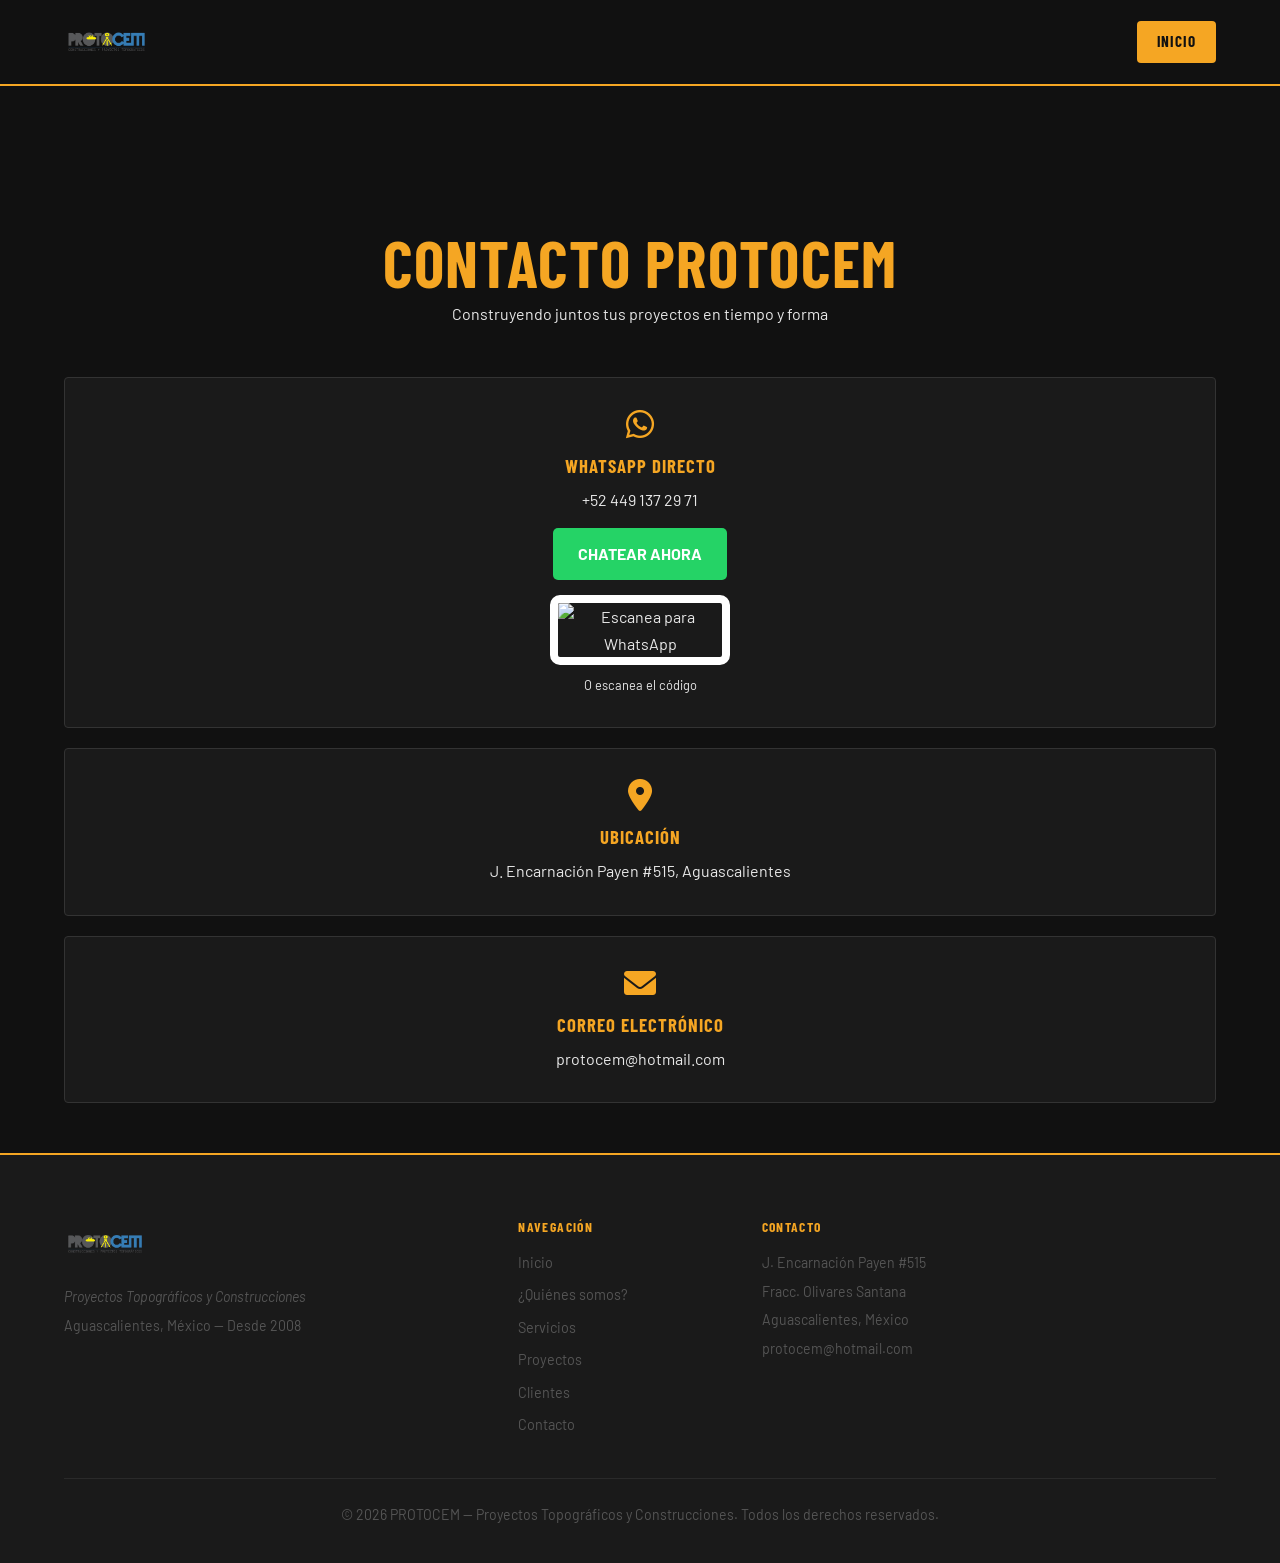
==== commit 6c118896: "Añadir pie de pagina a pagina de contacto" ====
--- a/contacto.html
+++ b/contacto.html
@@ -57,5 +57,40 @@
             </div>
         </div>
     </div>
+      <footer class="pie">
+    <div class="pie-contenido">
+
+      <div class="pie-marca">
+        <img src="img/brand.png" alt="PROTOCEM logo" class="pie-logo" />
+        <p class="texto-gris"><em>Proyectos Topográficos y Construcciones</em></p>
+        <p class="texto-gris">Aguascalientes, México &mdash; Desde 2008</p>
+      </div>
+
+      <div>
+        <h4>Navegación</h4>
+        <nav class="pie-nav">
+          <a href="index.html#navbar">Inicio</a>
+          <a href="index.html#quienes-somos">¿Quiénes somos?</a>
+          <a href="index.html#servicios">Servicios</a>
+          <a href="index.html#proyectos">Proyectos</a>
+          <a href="index.html#clientes">Clientes</a>
+          <a href="contacto.html">Contacto</a>
+        </nav>
+      </div>
+
+      <div>
+        <h4>Contacto</h4>
+        <p class="texto-gris">J. Encarnación Payen #515</p>
+        <p class="texto-gris">Fracc. Olivares Santana</p>
+        <p class="texto-gris">Aguascalientes, México</p>
+        <p class="texto-gris">protocem@hotmail.com</p>
+      </div>
+
+    </div>
+
+    <div class="pie-inferior">
+      <p>&copy; 2026 PROTOCEM &mdash; Proyectos Topográficos y Construcciones. Todos los derechos reservados.</p>
+    </div>
+  </footer>
 </body>
 </html>
